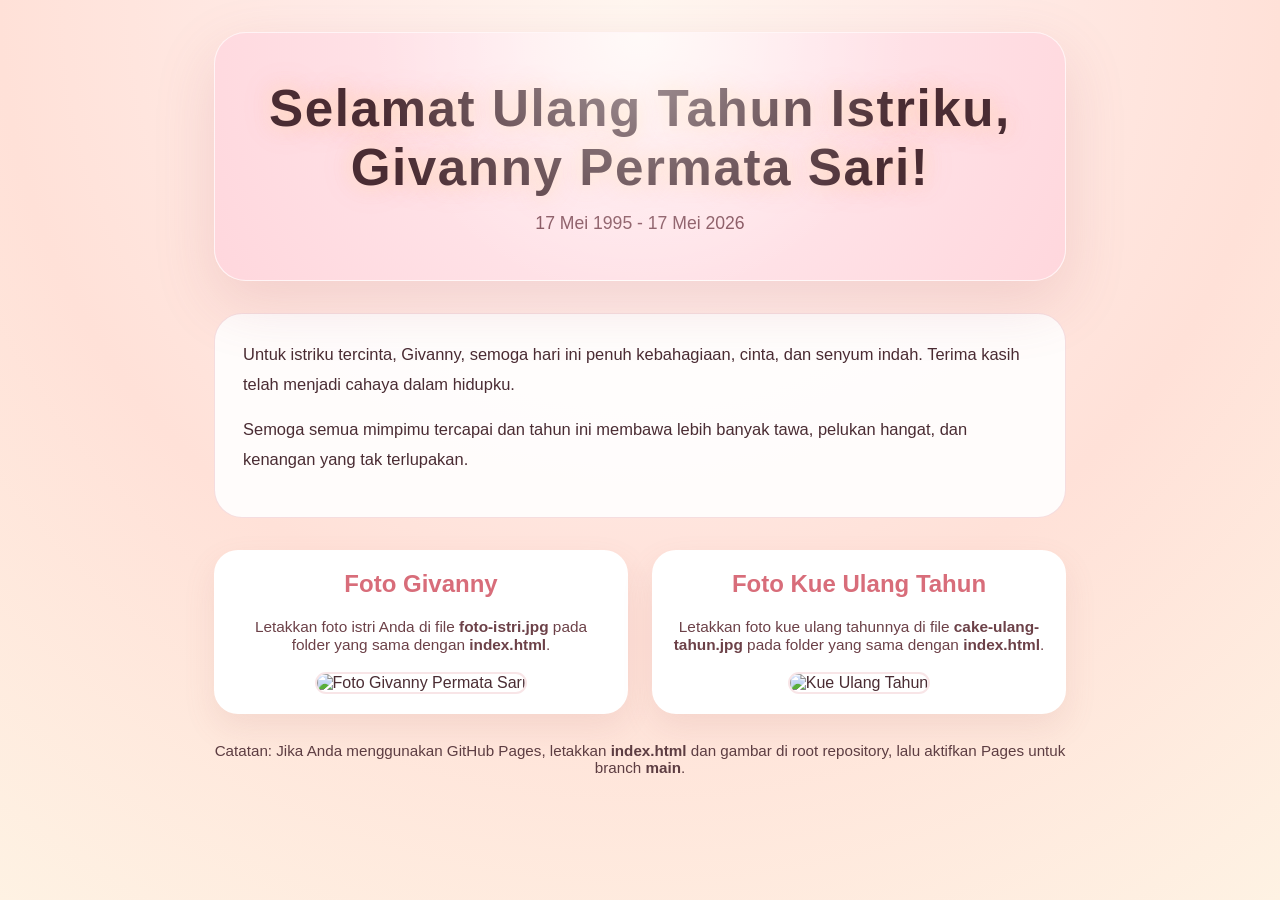
==== index.html @ e460430b "Update birthday title and message for Givanny" ====
<!DOCTYPE html>
<html lang="id">
<head>
  <meta charset="UTF-8" />
  <meta name="viewport" content="width=device-width, initial-scale=1.0" />
  <title>Selamat Ulang Tahun Istriku, Givanny!</title>
  <link rel="stylesheet" href="styles.css" />
</head>
<body>
  <div class="fireworks" aria-hidden="true">
    <span class="firework firework-1"></span>
    <span class="firework firework-2"></span>
    <span class="firework firework-3"></span>
    <span class="firework firework-4"></span>
  </div>
  <div class="confetti" aria-hidden="true"></div>
  <div class="page">
    <header class="hero">
      <h1>Selamat Ulang Tahun Istriku, Givanny Permata Sari!</h1>
      <p>17 Mei 1995 - 17 Mei 2026</p>
    </header>

    <section class="message">
      <p>Untuk istriku tercinta, Givanny, semoga hari ini penuh kebahagiaan, cinta, dan senyum indah. Terima kasih telah menjadi cahaya dalam hidupku.</p>
      <p>Semoga semua mimpimu tercapai dan tahun ini membawa lebih banyak tawa, pelukan hangat, dan kenangan yang tak terlupakan.</p>
    </section>

    <section class="photo-section">
      <div class="photo-card">
        <h2>Foto Givanny</h2>
        <p>Letakkan foto istri Anda di file <strong>foto-istri.jpg</strong> pada folder yang sama dengan <strong>index.html</strong>.</p>
        <img src="foto-istri.jpg" alt="Foto Givanny Permata Sari" />
      </div>

      <div class="photo-card">
        <h2>Foto Kue Ulang Tahun</h2>
        <p>Letakkan foto kue ulang tahunnya di file <strong>cake-ulang-tahun.jpg</strong> pada folder yang sama dengan <strong>index.html</strong>.</p>
        <img src="cake-ulang-tahun.jpg" alt="Kue Ulang Tahun" />
      </div>
    </section>

    <section class="note">
      <p>Catatan: Jika Anda menggunakan GitHub Pages, letakkan <strong>index.html</strong> dan gambar di root repository, lalu aktifkan Pages untuk branch <strong>main</strong>.</p>
    </section>
  </div>

  <script>
    const colors = ['#ffea75', '#ff7f7f', '#89d6ff', '#ffb6c1', '#ffd66b'];

    function createConfetti() {
      const confettiContainer = document.querySelector('.confetti');
      if (!confettiContainer) return;
      for (let i = 0; i < 30; i++) {
        const piece = document.createElement('span');
        piece.className = 'confetti-piece';
        piece.style.left = `${Math.random() * 100}%`;
        piece.style.background = colors[Math.floor(Math.random() * colors.length)];
        piece.style.animationDelay = `${Math.random() * 1.5}s`;
        piece.style.animationDuration = `${2 + Math.random() * 2}s`;
        piece.style.transform = `rotate(${Math.random() * 360}deg)`;
        confettiContainer.appendChild(piece);
      }
    }

    document.addEventListener('DOMContentLoaded', createConfetti);

    document.addEventListener('mousemove', function(event) {
      const sparkle = document.createElement('span');
      sparkle.className = 'cursor-spark';
      sparkle.style.left = event.pageX + 'px';
      sparkle.style.top = event.pageY + 'px';
      sparkle.style.background = colors[Math.floor(Math.random() * colors.length)];
      document.body.appendChild(sparkle);
      window.setTimeout(() => sparkle.remove(), 700);
    });
  </script>
</body>
</html>
---- styles.css ----
:root {
  --bg: #fff8f2;
  --card: #ffffff;
  --primary: #d86d7a;
  --secondary: #f1c6c8;
  --text: #4a2c33;
  --accent: #f3aab1;
  --spark1: #ffea75;
  --spark2: #ff7f7f;
  --spark3: #89d6ff;
  --spark4: #ffd66b;
}

* {
  box-sizing: border-box;
}

body {
  margin: 0;
  font-family: 'Segoe UI', Tahoma, Geneva, Verdana, sans-serif;
  background: radial-gradient(circle at top, #fff7f0, #ffebe7 28%, #ffe1d8 58%, #fef2e3 100%);
  color: var(--text);
  overflow-x: hidden;
  min-height: 100vh;
}

.fireworks {
  position: fixed;
  inset: 0;
  pointer-events: none;
  overflow: hidden;
  z-index: 0;
}

.firework {
  position: absolute;
  width: 14px;
  height: 14px;
  border-radius: 50%;
  opacity: 0;
  box-shadow: 0 0 22px rgba(255, 255, 255, 0.9);
  filter: blur(0.1rem);
  animation: firework-burst 2.5s ease-in-out infinite;
}

.firework-1 {
  top: 15%;
  left: 18%;
  background: radial-gradient(circle, #ffeb9c 0%, transparent 70%);
  animation-delay: 0s;
}

.firework-2 {
  top: 28%;
  left: 80%;
  background: radial-gradient(circle, #ff9ec4 0%, transparent 70%);
  animation-delay: 0.5s;
}

.firework-3 {
  top: 52%;
  left: 40%;
  background: radial-gradient(circle, #8edcff 0%, transparent 70%);
  animation-delay: 1.1s;
}

.firework-4 {
  top: 68%;
  left: 72%;
  background: radial-gradient(circle, #ffda8c 0%, transparent 70%);
  animation-delay: 1.7s;
}

.confetti {
  position: fixed;
  inset: 0;
  pointer-events: none;
  overflow: hidden;
  z-index: 0;
}

.confetti-piece {
  position: absolute;
  width: 10px;
  height: 10px;
  opacity: 0.95;
  border-radius: 3px;
  box-shadow: 0 0 14px rgba(255, 255, 255, 0.75);
  animation: confetti-fall linear forwards;
}

@keyframes confetti-fall {
  0% {
    transform: translateY(-20px) rotate(0deg);
    opacity: 1;
  }
  100% {
    transform: translateY(120vh) rotate(720deg);
    opacity: 0;
  }
}

@keyframes firework-burst {
  0% {
    transform: translateY(0) scale(0.2);
    opacity: 0;
  }
  20% {
    opacity: 1;
  }
  45% {
    transform: translateY(-20px) scale(1.4);
    opacity: 1;
  }
  80% {
    transform: translateY(-36px) scale(0.85);
    opacity: 0.4;
  }
  100% {
    transform: translateY(-55px) scale(0.2);
    opacity: 0;
  }
}

.cursor-spark {
  position: absolute;
  width: 10px;
  height: 10px;
  border-radius: 50%;
  pointer-events: none;
  transform: translate(-50%, -50%) scale(1);
  box-shadow: 0 0 16px rgba(255, 255, 255, 0.95);
  animation: spark-fade 0.7s ease-out forwards;
  z-index: 5;
}

@keyframes spark-fade {
  0% {
    opacity: 1;
    transform: translate(-50%, -50%) scale(1);
  }
  100% {
    opacity: 0;
    transform: translate(-50%, -50%) scale(2.2);
  }
}

.page {
  position: relative;
  z-index: 1;
  max-width: 900px;
  margin: 0 auto;
  padding: 32px 24px;
}

.hero {
  text-align: center;
  padding: 46px 28px;
  background: radial-gradient(circle at top, #fff3f0 0%, #ffe5ea 35%, #ffd7dd 100%);
  border-radius: 32px;
  box-shadow: 0 22px 60px rgba(182, 93, 103, 0.18);
  border: 1px solid rgba(255, 255, 255, 0.7);
  position: relative;
  overflow: hidden;
}

.hero::before {
  content: '';
  position: absolute;
  inset: 0;
  background: radial-gradient(circle at top, rgba(255, 255, 255, 0.55), transparent 55%);
  pointer-events: none;
}

.hero h1 {
  margin: 0;
  font-size: clamp(2.4rem, 4vw, 4rem);
  letter-spacing: 0.03em;
  animation: glow-title 3.5s ease-in-out infinite;
  text-shadow: 0 0 18px rgba(255, 238, 125, 0.35), 0 0 30px rgba(255, 136, 151, 0.25);
}

@keyframes glow-title {
  0%, 100% {
    transform: scale(1);
    text-shadow: 0 0 18px rgba(255, 238, 125, 0.35), 0 0 30px rgba(255, 136, 151, 0.25);
  }
  50% {
    transform: scale(1.03);
    text-shadow: 0 0 24px rgba(255, 238, 125, 0.55), 0 0 42px rgba(255, 136, 151, 0.35);
  }
}

.hero p {
  margin: 16px auto 0;
  font-size: 1.1rem;
  color: #7f4a55;
}

.photo-card:hover {
  transform: translateY(-6px);
  box-shadow: 0 24px 48px rgba(176, 110, 111, 0.18);
}

.photo-card {
  transition: transform 0.25s ease, box-shadow 0.25s ease;
}

.message {
  margin: 32px 0;
  padding: 26px 28px;
  border-radius: 28px;
  background: rgba(255, 255, 255, 0.88);
  border: 1px solid rgba(210, 109, 122, 0.22);
}

.message p {
  margin: 0 0 16px;
  line-height: 1.8;
  font-size: 1.03rem;
}

.photo-section {
  display: grid;
  grid-template-columns: repeat(auto-fit, minmax(260px, 1fr));
  gap: 24px;
}

.photo-card {
  background: var(--card);
  border-radius: 24px;
  padding: 20px;
  box-shadow: 0 14px 32px rgba(176, 110, 111, 0.12);
  text-align: center;
}

.photo-card h2 {
  margin-top: 0;
  color: var(--primary);
}

.photo-card p {
  margin: 0 0 18px;
  font-size: 0.96rem;
  color: #6c4148;
}

.photo-card img {
  width: 100%;
  max-height: 320px;
  object-fit: cover;
  border-radius: 18px;
  border: 2px solid rgba(216, 109, 122, 0.18);
}

.note {
  margin-top: 28px;
  text-align: center;
  font-size: 0.95rem;
  color: #5d3d42;
}

@media (max-width: 640px) {
  .page {
    padding: 20px 16px;
  }

  .hero {
    padding: 32px 18px;
  }
}
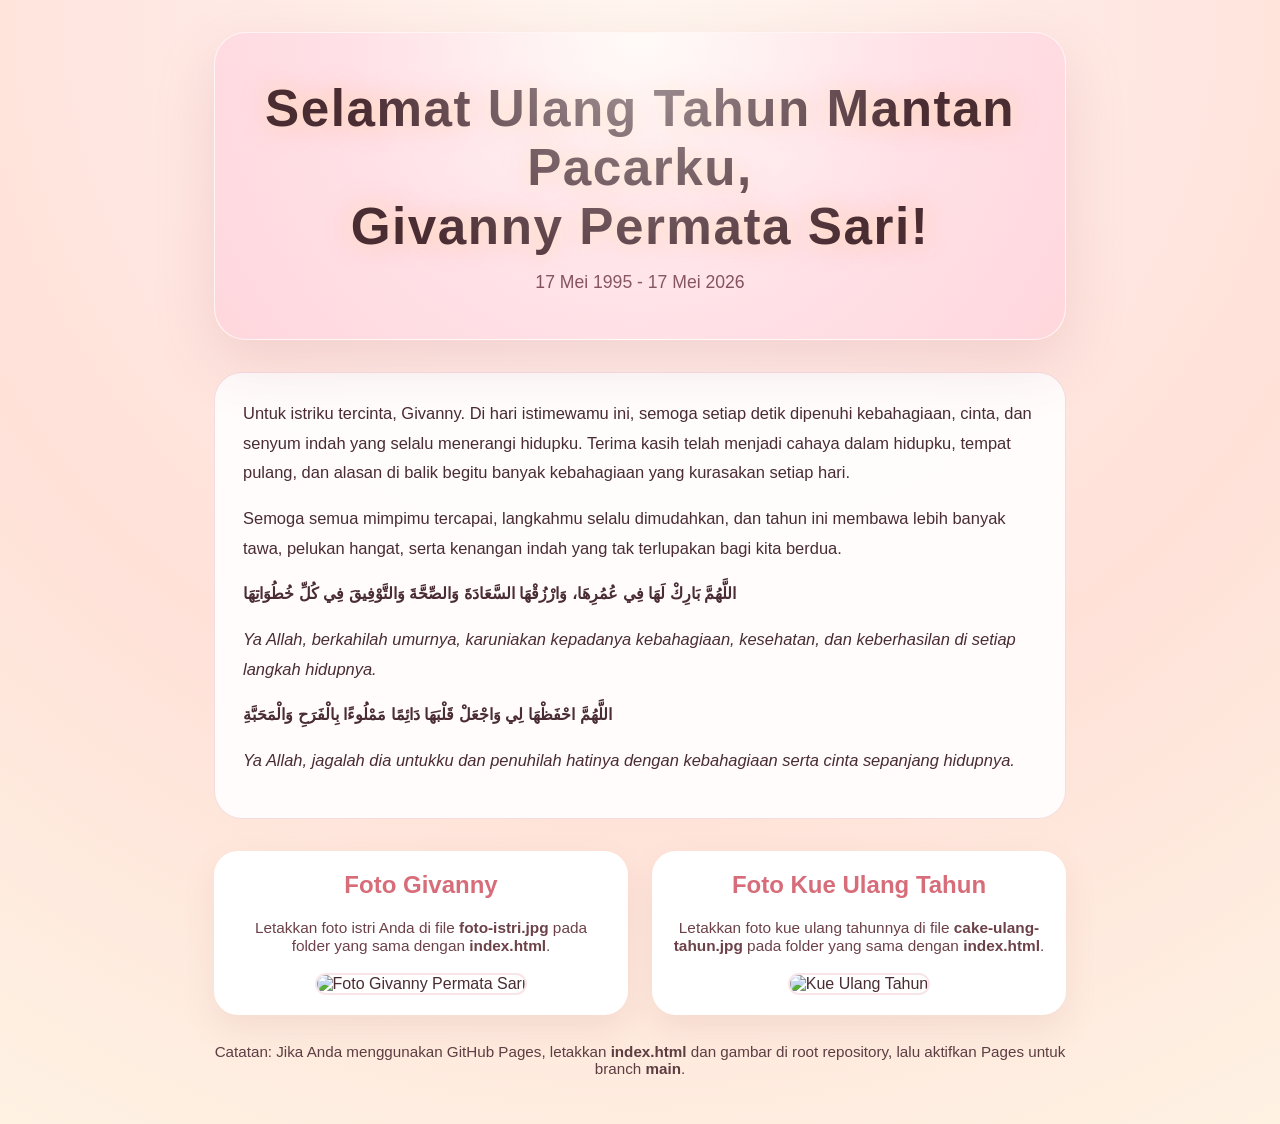
==== commit f01d816a: "Update index.html" ====
--- a/index.html
+++ b/index.html
@@ -3,7 +3,7 @@
 <head>
   <meta charset="UTF-8" />
   <meta name="viewport" content="width=device-width, initial-scale=1.0" />
-  <title>Selamat Ulang Tahun Istriku, Givanny!</title>
+  <title>Selamat Ulang Tahun Mantan Pacarku, Givanny!</title>
   <link rel="stylesheet" href="styles.css" />
 </head>
 <body>
@@ -16,15 +16,50 @@
   <div class="confetti" aria-hidden="true"></div>
   <div class="page">
     <header class="hero">
-      <h1>Selamat Ulang Tahun Istriku, Givanny Permata Sari!</h1>
+      <h1> Selamat Ulang Tahun Mantan Pacarku,<br>
+      <span>Givanny Permata Sari!</span>
+      </h1>
       <p>17 Mei 1995 - 17 Mei 2026</p>
     </header>
 
     <section class="message">
-      <p>Untuk istriku tercinta, Givanny, semoga hari ini penuh kebahagiaan, cinta, dan senyum indah. Terima kasih telah menjadi cahaya dalam hidupku.</p>
-      <p>Semoga semua mimpimu tercapai dan tahun ini membawa lebih banyak tawa, pelukan hangat, dan kenangan yang tak terlupakan.</p>
-    </section>
+  <p>
+    Untuk istriku tercinta, Givanny. Di hari istimewamu ini, semoga setiap detik
+    dipenuhi kebahagiaan, cinta, dan senyum indah yang selalu menerangi hidupku.
+    Terima kasih telah menjadi cahaya dalam hidupku, tempat pulang, dan alasan
+    di balik begitu banyak kebahagiaan yang kurasakan setiap hari.
+  </p>
 
+  <p>
+    Semoga semua mimpimu tercapai, langkahmu selalu dimudahkan, dan tahun ini
+    membawa lebih banyak tawa, pelukan hangat, serta kenangan indah yang tak
+    terlupakan bagi kita berdua.
+  </p>
+
+  <p>
+    <strong>اللَّهُمَّ بَارِكْ لَهَا فِي عُمُرِهَا، وَارْزُقْهَا السَّعَادَةَ
+    وَالصِّحَّةَ وَالتَّوْفِيقَ فِي كُلِّ خُطُوَاتِهَا</strong>
+  </p>
+
+  <p>
+    <em>
+      Ya Allah, berkahilah umurnya, karuniakan kepadanya kebahagiaan,
+      kesehatan, dan keberhasilan di setiap langkah hidupnya.
+    </em>
+  </p>
+
+  <p>
+    <strong>اللَّهُمَّ احْفَظْهَا لِي وَاجْعَلْ قَلْبَهَا دَائِمًا
+    مَمْلُوءًا بِالْفَرَحِ وَالْمَحَبَّةِ</strong>
+  </p>
+
+  <p>
+    <em>
+      Ya Allah, jagalah dia untukku dan penuhilah hatinya dengan
+      kebahagiaan serta cinta sepanjang hidupnya.
+    </em>
+  </p>
+</section>
     <section class="photo-section">
       <div class="photo-card">
         <h2>Foto Givanny</h2>
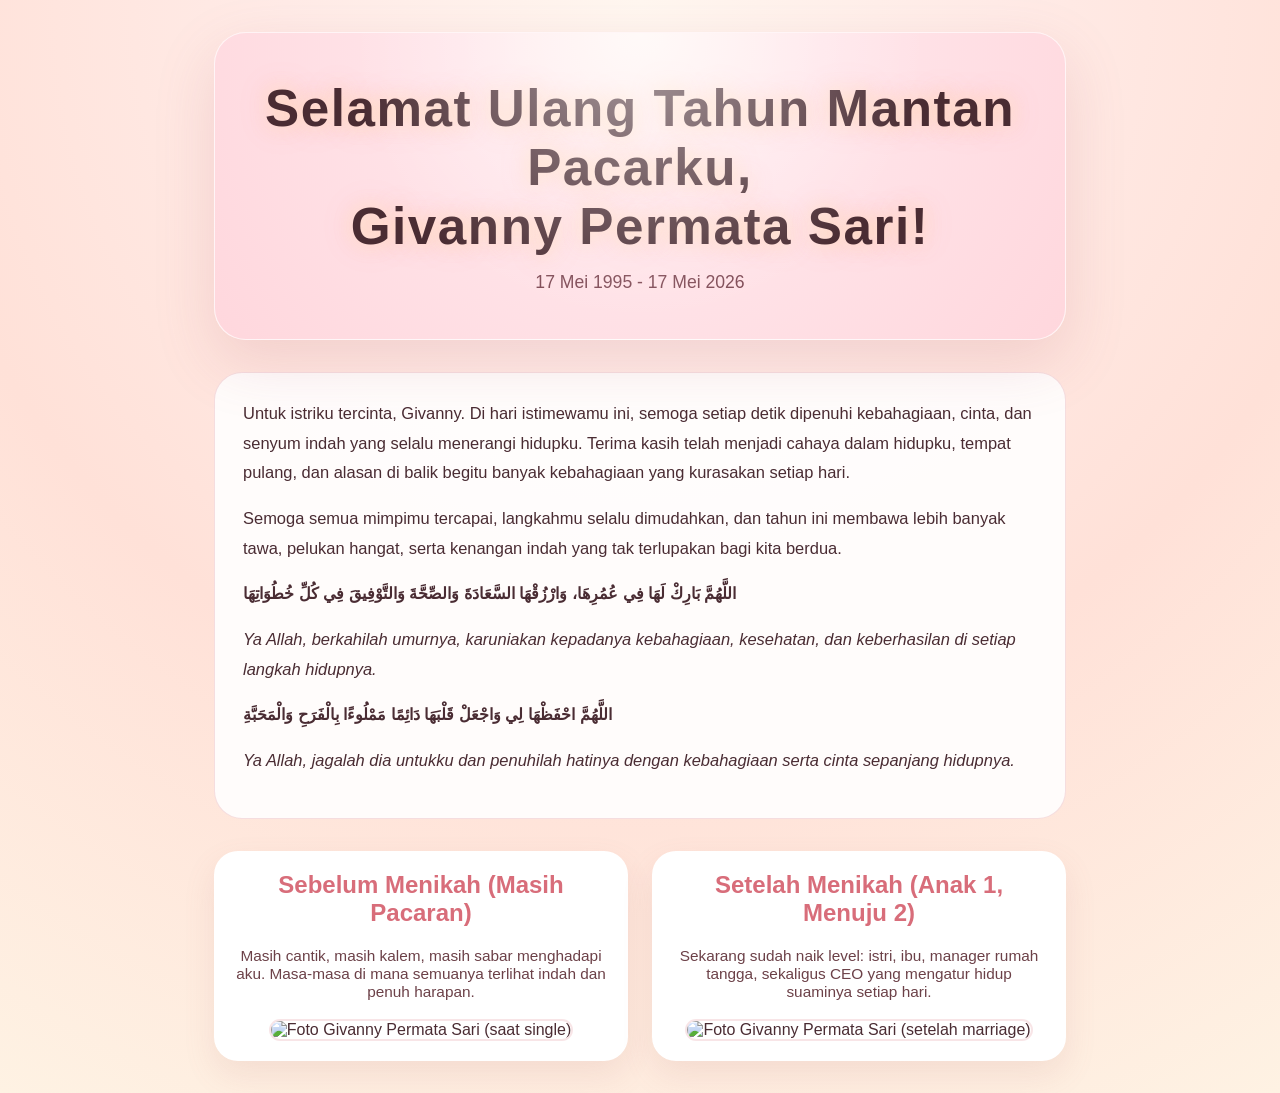
==== commit 5830864c: "Update index.html" ====
--- a/index.html
+++ b/index.html
@@ -60,23 +60,25 @@
     </em>
   </p>
 </section>
-    <section class="photo-section">
-      <div class="photo-card">
-        <h2>Foto Givanny</h2>
-        <p>Letakkan foto istri Anda di file <strong>foto-istri.jpg</strong> pada folder yang sama dengan <strong>index.html</strong>.</p>
-        <img src="foto-istri.jpg" alt="Foto Givanny Permata Sari" />
-      </div>
+   <section class="photo-section">
+  <div class="photo-card">
+    <h2>Sebelum Menikah (Masih Pacaran)</h2>
+    <p>
+      Masih cantik, masih kalem, masih sabar menghadapi aku.
+      Masa-masa di mana semuanya terlihat indah dan penuh harapan.
+    </p>
+    <img src="foto-istri-single.jpg" alt="Foto Givanny Permata Sari (saat single)" />
+  </div>
 
-      <div class="photo-card">
-        <h2>Foto Kue Ulang Tahun</h2>
-        <p>Letakkan foto kue ulang tahunnya di file <strong>cake-ulang-tahun.jpg</strong> pada folder yang sama dengan <strong>index.html</strong>.</p>
-        <img src="cake-ulang-tahun.jpg" alt="Kue Ulang Tahun" />
-      </div>
-    </section>
-
-    <section class="note">
-      <p>Catatan: Jika Anda menggunakan GitHub Pages, letakkan <strong>index.html</strong> dan gambar di root repository, lalu aktifkan Pages untuk branch <strong>main</strong>.</p>
-    </section>
+  <div class="photo-card">
+    <h2>Setelah Menikah (Anak 1, Menuju 2)</h2>
+    <p>
+      Sekarang sudah naik level: istri, ibu, manager rumah tangga,
+      sekaligus CEO yang mengatur hidup suaminya setiap hari.
+    </p>
+    <img src="foto-istri-marriage.jpg" alt="Foto Givanny Permata Sari (setelah marriage)" />
+  </div>
+</section>
   </div>
 
   <script>
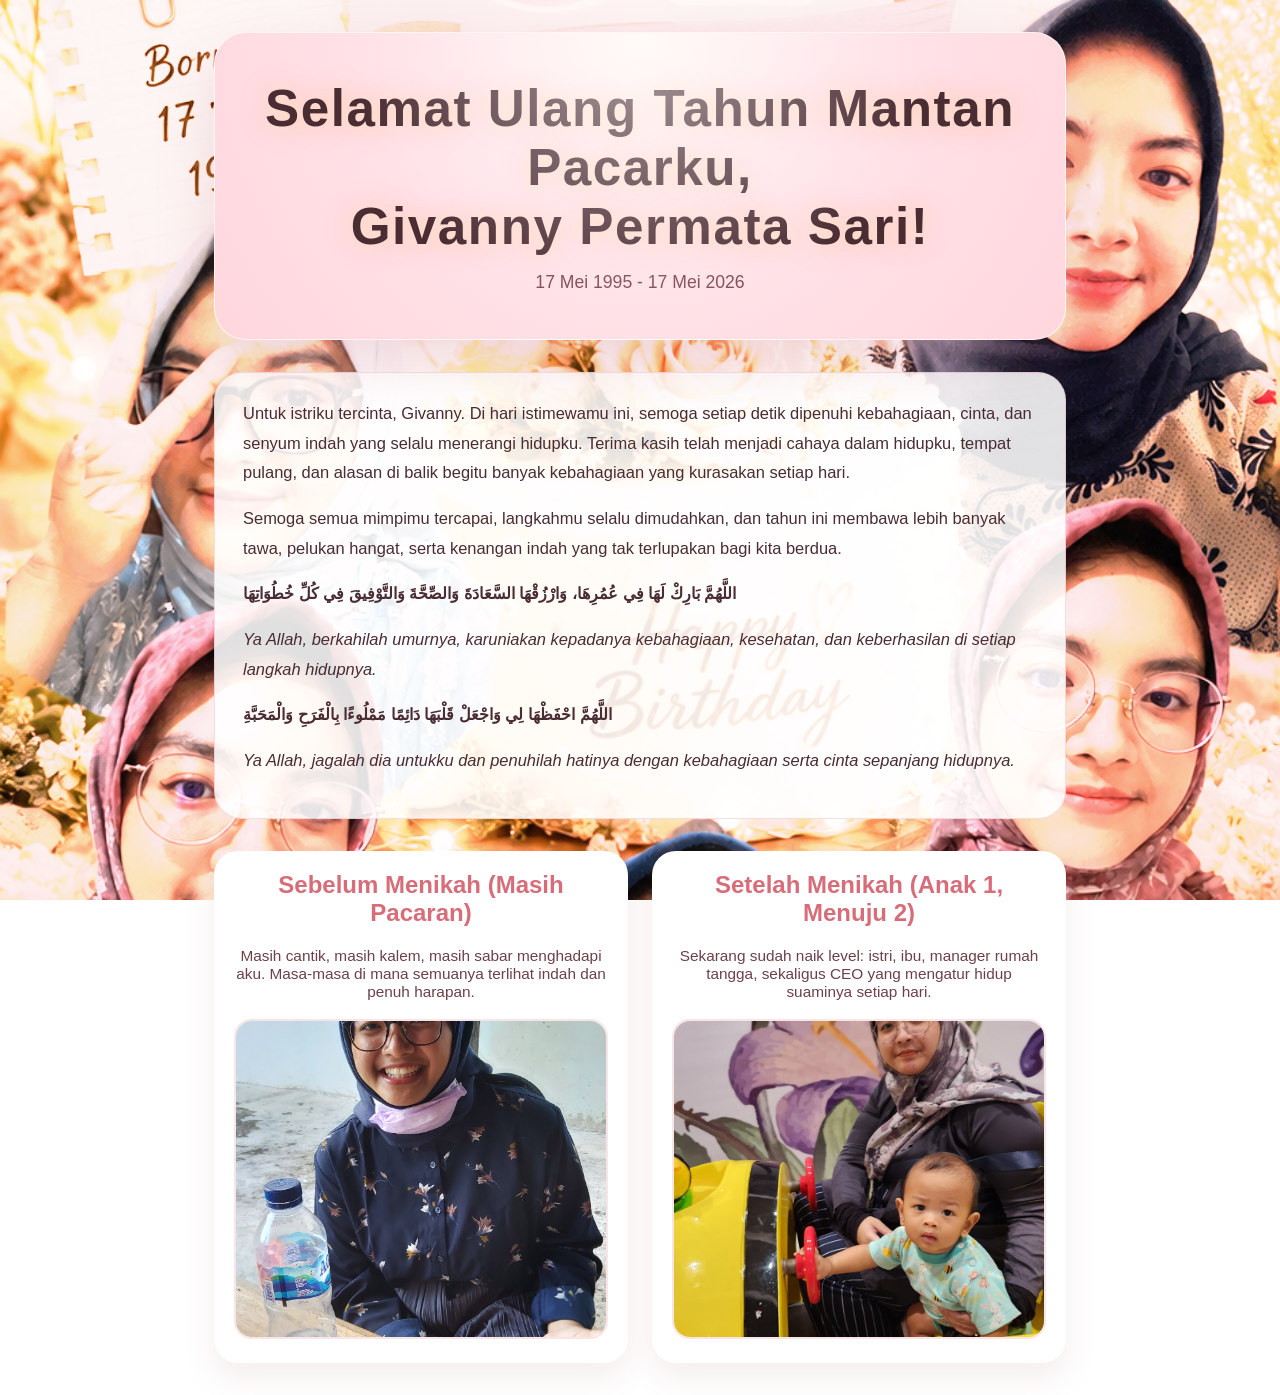
==== commit 933c0572: "Update HTML with enhanced photo focus effect and selective dimming" ====
--- a/index.html
+++ b/index.html
@@ -60,7 +60,7 @@
     </em>
   </p>
 </section>
-   <section class="photo-section">
+    <section class="photo-section">
   <div class="photo-card">
     <h2>Sebelum Menikah (Masih Pacaran)</h2>
     <p>
@@ -110,6 +110,22 @@
       document.body.appendChild(sparkle);
       window.setTimeout(() => sparkle.remove(), 700);
     });
+
+    // Photo focus effect - highlight hanya foto yang di-hover, redup semua yang lain
+    const photos = document.querySelectorAll('.photo-card img');
+    const photoCards = document.querySelectorAll('.photo-card');
+    
+    photos.forEach((photo, index) => {
+      photo.addEventListener('mouseenter', function() {
+        document.body.classList.add('photo-focus');
+        photoCards[index].classList.add('active');
+      });
+      
+      photo.addEventListener('mouseleave', function() {
+        document.body.classList.remove('photo-focus');
+        photoCards[index].classList.remove('active');
+      });
+    });
   </script>
 </body>
 </html>
--- a/styles.css
+++ b/styles.css
@@ -18,10 +18,13 @@
 body {
   margin: 0;
   font-family: 'Segoe UI', Tahoma, Geneva, Verdana, sans-serif;
-  background: radial-gradient(circle at top, #fff7f0, #ffebe7 28%, #ffe1d8 58%, #fef2e3 100%);
+  background: linear-gradient(135deg, rgba(255, 240, 245, 0.95) 0%, rgba(255, 225, 230, 0.95) 100%), url('background_ultah.jpg') center/cover fixed;
+  background-attachment: fixed;
+  background-blend-mode: overlay;
   color: var(--text);
   overflow-x: hidden;
   min-height: 100vh;
+  position: relative;
 }
 
 .fireworks {
@@ -162,6 +165,7 @@
   border: 1px solid rgba(255, 255, 255, 0.7);
   position: relative;
   overflow: hidden;
+  transition: filter 0.3s ease, opacity 0.3s ease;
 }
 
 .hero::before {
@@ -203,7 +207,8 @@
 }
 
 .photo-card {
-  transition: transform 0.25s ease, box-shadow 0.25s ease;
+  transition: transform 0.25s ease, box-shadow 0.25s ease, filter 0.3s ease, opacity 0.3s ease;
+  position: relative;
 }
 
 .message {
@@ -212,6 +217,7 @@
   border-radius: 28px;
   background: rgba(255, 255, 255, 0.88);
   border: 1px solid rgba(210, 109, 122, 0.22);
+  transition: filter 0.3s ease, opacity 0.3s ease;
 }
 
 .message p {
@@ -237,12 +243,14 @@
 .photo-card h2 {
   margin-top: 0;
   color: var(--primary);
+  transition: filter 0.3s ease, opacity 0.3s ease;
 }
 
 .photo-card p {
   margin: 0 0 18px;
   font-size: 0.96rem;
   color: #6c4148;
+  transition: filter 0.3s ease, opacity 0.3s ease;
 }
 
 .photo-card img {
@@ -251,6 +259,40 @@
   object-fit: cover;
   border-radius: 18px;
   border: 2px solid rgba(216, 109, 122, 0.18);
+  transition: filter 0.3s ease, box-shadow 0.3s ease, transform 0.3s ease;
+  cursor: pointer;
+}
+
+.photo-card img:hover {
+  filter: brightness(1.15) drop-shadow(0 0 25px rgba(216, 109, 122, 0.6));
+  transform: scale(1.02);
+}
+
+/* Dimming effect */
+body.photo-focus .hero,
+body.photo-focus .message {
+  filter: blur(4px) brightness(0.4);
+  opacity: 0.4;
+  pointer-events: none;
+}
+
+body.photo-focus .photo-card {
+  filter: blur(4px) brightness(0.3);
+  opacity: 0.3;
+  pointer-events: none;
+}
+
+body.photo-focus .photo-card.active {
+  filter: none;
+  brightness: 1;
+  opacity: 1;
+  pointer-events: auto;
+}
+
+body.photo-focus .photo-card.active img {
+  filter: brightness(1.1);
+  transform: scale(1.03);
+  box-shadow: 0 0 30px rgba(216, 109, 122, 0.5);
 }
 
 .note {
@@ -258,6 +300,7 @@
   text-align: center;
   font-size: 0.95rem;
   color: #5d3d42;
+  transition: filter 0.3s ease, opacity 0.3s ease;
 }
 
 @media (max-width: 640px) {
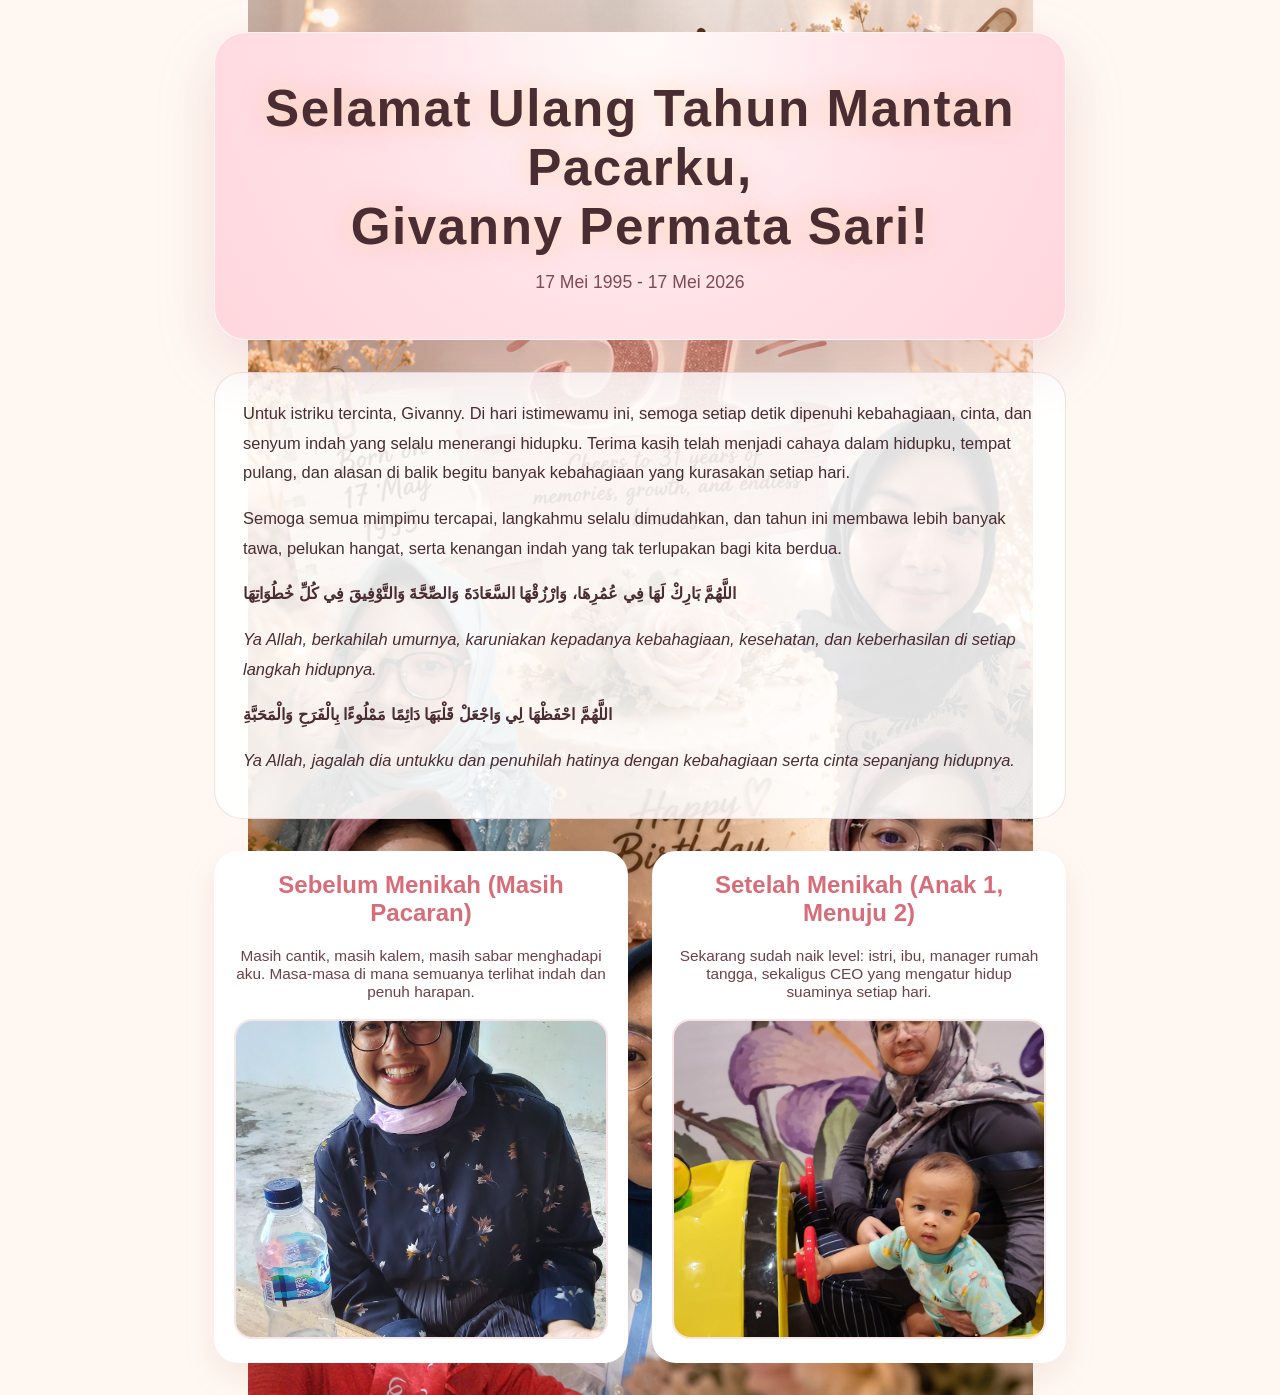
==== commit 9084b219: "Add fullscreen photo modal with highlight-photo class and JavaScript" ====
--- a/index.html
+++ b/index.html
@@ -14,6 +14,12 @@
     <span class="firework firework-4"></span>
   </div>
   <div class="confetti" aria-hidden="true"></div>
+  
+  <!-- Fullscreen Photo Modal -->
+  <div class="photo-modal" id="photoModal">
+    <img id="modalImage" src="" alt="Fullscreen Photo" />
+  </div>
+  
   <div class="page">
     <header class="hero">
       <h1> Selamat Ulang Tahun Mantan Pacarku,<br>
@@ -67,7 +73,7 @@
       Masih cantik, masih kalem, masih sabar menghadapi aku.
       Masa-masa di mana semuanya terlihat indah dan penuh harapan.
     </p>
-    <img src="foto-istri-single.jpg" alt="Foto Givanny Permata Sari (saat single)" />
+    <img class="highlight-photo" src="foto-istri-single.jpg" alt="Foto Givanny Permata Sari (saat single)" />
   </div>
 
   <div class="photo-card">
@@ -76,7 +82,7 @@
       Sekarang sudah naik level: istri, ibu, manager rumah tangga,
       sekaligus CEO yang mengatur hidup suaminya setiap hari.
     </p>
-    <img src="foto-istri-marriage.jpg" alt="Foto Givanny Permata Sari (setelah marriage)" />
+    <img class="highlight-photo" src="foto-istri-marriage.jpg" alt="Foto Givanny Permata Sari (setelah marriage)" />
   </div>
 </section>
   </div>
@@ -111,19 +117,19 @@
       window.setTimeout(() => sparkle.remove(), 700);
     });
 
-    // Photo focus effect - highlight hanya foto yang di-hover, redup semua yang lain
-    const photos = document.querySelectorAll('.photo-card img');
-    const photoCards = document.querySelectorAll('.photo-card');
-    
-    photos.forEach((photo, index) => {
+    // Fullscreen photo modal effect
+    const highlightPhotos = document.querySelectorAll('.highlight-photo');
+    const photoModal = document.getElementById('photoModal');
+    const modalImage = document.getElementById('modalImage');
+
+    highlightPhotos.forEach(photo => {
       photo.addEventListener('mouseenter', function() {
-        document.body.classList.add('photo-focus');
-        photoCards[index].classList.add('active');
+        modalImage.src = this.src;
+        photoModal.classList.add('active');
       });
-      
+
       photo.addEventListener('mouseleave', function() {
-        document.body.classList.remove('photo-focus');
-        photoCards[index].classList.remove('active');
+        photoModal.classList.remove('active');
       });
     });
   </script>
--- a/styles.css
+++ b/styles.css
@@ -18,9 +18,12 @@
 body {
   margin: 0;
   font-family: 'Segoe UI', Tahoma, Geneva, Verdana, sans-serif;
-  background: linear-gradient(135deg, rgba(255, 240, 245, 0.95) 0%, rgba(255, 225, 230, 0.95) 100%), url('background_ultah.jpg') center/cover fixed;
-  background-attachment: fixed;
-  background-blend-mode: overlay;
+  background-color: #fff8f2;
+  background-image: url('background_ultah.jpg');
+  background-position: center;
+  background-repeat: no-repeat;
+  background-size: contain;
+  background-attachment: scroll;
   color: var(--text);
   overflow-x: hidden;
   min-height: 100vh;
@@ -182,6 +185,8 @@
   letter-spacing: 0.03em;
   animation: glow-title 3.5s ease-in-out infinite;
   text-shadow: 0 0 18px rgba(255, 238, 125, 0.35), 0 0 30px rgba(255, 136, 151, 0.25);
+  position: relative;
+  z-index: 1;
 }
 
 @keyframes glow-title {
@@ -199,6 +204,8 @@
   margin: 16px auto 0;
   font-size: 1.1rem;
   color: #7f4a55;
+  position: relative;
+  z-index: 1;
 }
 
 .photo-card:hover {
@@ -238,6 +245,7 @@
   padding: 20px;
   box-shadow: 0 14px 32px rgba(176, 110, 111, 0.12);
   text-align: center;
+  transition: filter 0.3s ease, opacity 0.3s ease, blur 0.3s ease;
 }
 
 .photo-card h2 {
@@ -253,7 +261,7 @@
   transition: filter 0.3s ease, opacity 0.3s ease;
 }
 
-.photo-card img {
+.highlight-photo {
   width: 100%;
   max-height: 320px;
   object-fit: cover;
@@ -263,36 +271,53 @@
   cursor: pointer;
 }
 
-.photo-card img:hover {
+.highlight-photo:hover {
   filter: brightness(1.15) drop-shadow(0 0 25px rgba(216, 109, 122, 0.6));
   transform: scale(1.02);
 }
 
-/* Dimming effect */
-body.photo-focus .hero,
-body.photo-focus .message {
-  filter: blur(4px) brightness(0.4);
-  opacity: 0.4;
-  pointer-events: none;
-}
-
-body.photo-focus .photo-card {
-  filter: blur(4px) brightness(0.3);
-  opacity: 0.3;
-  pointer-events: none;
-}
-
-body.photo-focus .photo-card.active {
-  filter: none;
-  brightness: 1;
+/* Fullscreen Photo Modal */
+.photo-modal {
+  position: fixed;
+  top: 0;
+  left: 0;
+  width: 100%;
+  height: 100%;
+  background: rgba(0, 0, 0, 0.8);
+  display: flex;
+  align-items: center;
+  justify-content: center;
+  z-index: 999;
+  opacity: 0;
+  visibility: hidden;
+  transition: opacity 0.3s ease, visibility 0.3s ease;
+  pointer-events: none;
+}
+
+.photo-modal.active {
   opacity: 1;
+  visibility: visible;
   pointer-events: auto;
 }
 
-body.photo-focus .photo-card.active img {
-  filter: brightness(1.1);
-  transform: scale(1.03);
-  box-shadow: 0 0 30px rgba(216, 109, 122, 0.5);
+.photo-modal img {
+  max-width: 90vw;
+  max-height: 90vh;
+  object-fit: contain;
+  border-radius: 10px;
+  box-shadow: 0 0 50px rgba(216, 109, 122, 0.8);
+  animation: modal-zoom-in 0.3s ease;
+}
+
+@keyframes modal-zoom-in {
+  from {
+    transform: scale(0.8);
+    opacity: 0;
+  }
+  to {
+    transform: scale(1);
+    opacity: 1;
+  }
 }
 
 .note {
@@ -311,4 +336,9 @@
   .hero {
     padding: 32px 18px;
   }
-}
+  
+  .photo-modal img {
+    max-width: 95vw;
+    max-height: 95vh;
+  }
+}
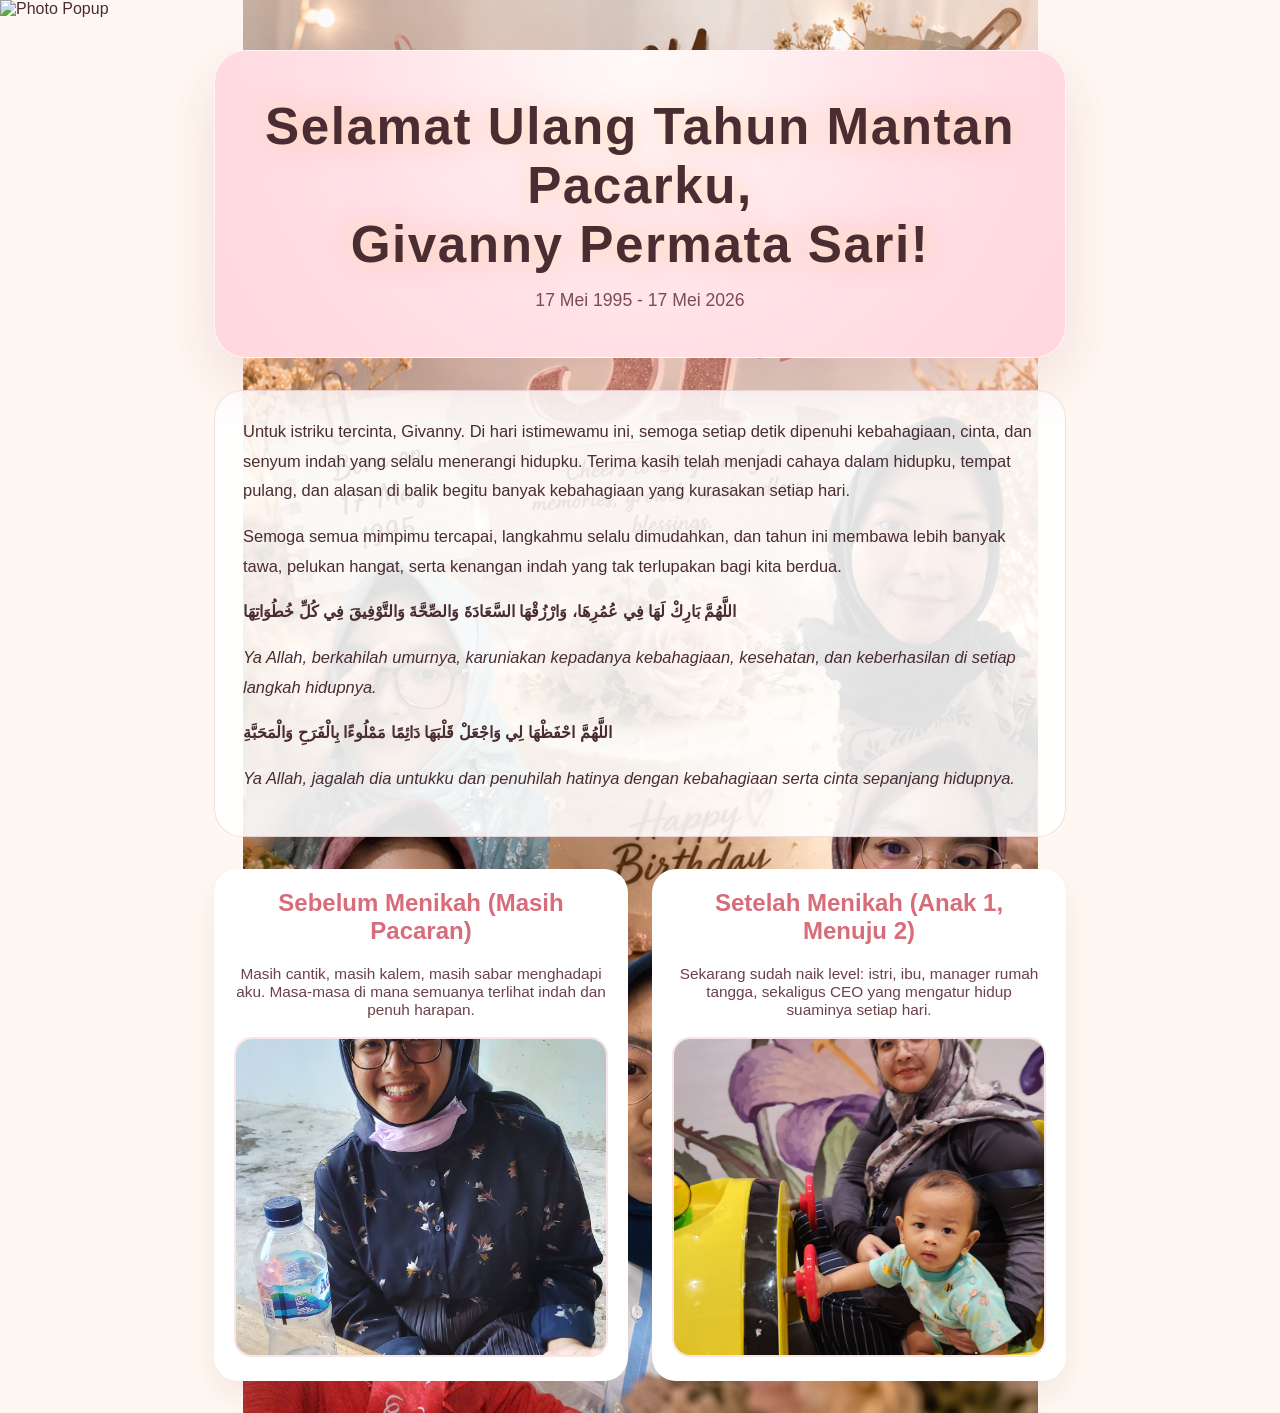
==== commit 7e180f5b: "Update to photo popup modal instead of fullscreen" ====
--- a/index.html
+++ b/index.html
@@ -15,9 +15,11 @@
   </div>
   <div class="confetti" aria-hidden="true"></div>
   
-  <!-- Fullscreen Photo Modal -->
-  <div class="photo-modal" id="photoModal">
-    <img id="modalImage" src="" alt="Fullscreen Photo" />
+  <!-- Photo Popup Modal -->
+  <div class="photo-popup-overlay" id="photoPopupOverlay">
+    <div class="photo-popup-container">
+      <img id="popupImage" src="" alt="Photo Popup" />
+    </div>
   </div>
   
   <div class="page">
@@ -117,20 +119,27 @@
       window.setTimeout(() => sparkle.remove(), 700);
     });
 
-    // Fullscreen photo modal effect
+    // Photo Popup Effect
     const highlightPhotos = document.querySelectorAll('.highlight-photo');
-    const photoModal = document.getElementById('photoModal');
-    const modalImage = document.getElementById('modalImage');
+    const photoPopupOverlay = document.getElementById('photoPopupOverlay');
+    const popupImage = document.getElementById('popupImage');
 
     highlightPhotos.forEach(photo => {
       photo.addEventListener('mouseenter', function() {
-        modalImage.src = this.src;
-        photoModal.classList.add('active');
+        popupImage.src = this.src;
+        photoPopupOverlay.classList.add('active');
       });
 
       photo.addEventListener('mouseleave', function() {
-        photoModal.classList.remove('active');
+        photoPopupOverlay.classList.remove('active');
       });
+    });
+
+    // Close popup when clicking on overlay
+    photoPopupOverlay.addEventListener('click', function(e) {
+      if (e.target === photoPopupOverlay) {
+        photoPopupOverlay.classList.remove('active');
+      }
     });
   </script>
 </body>
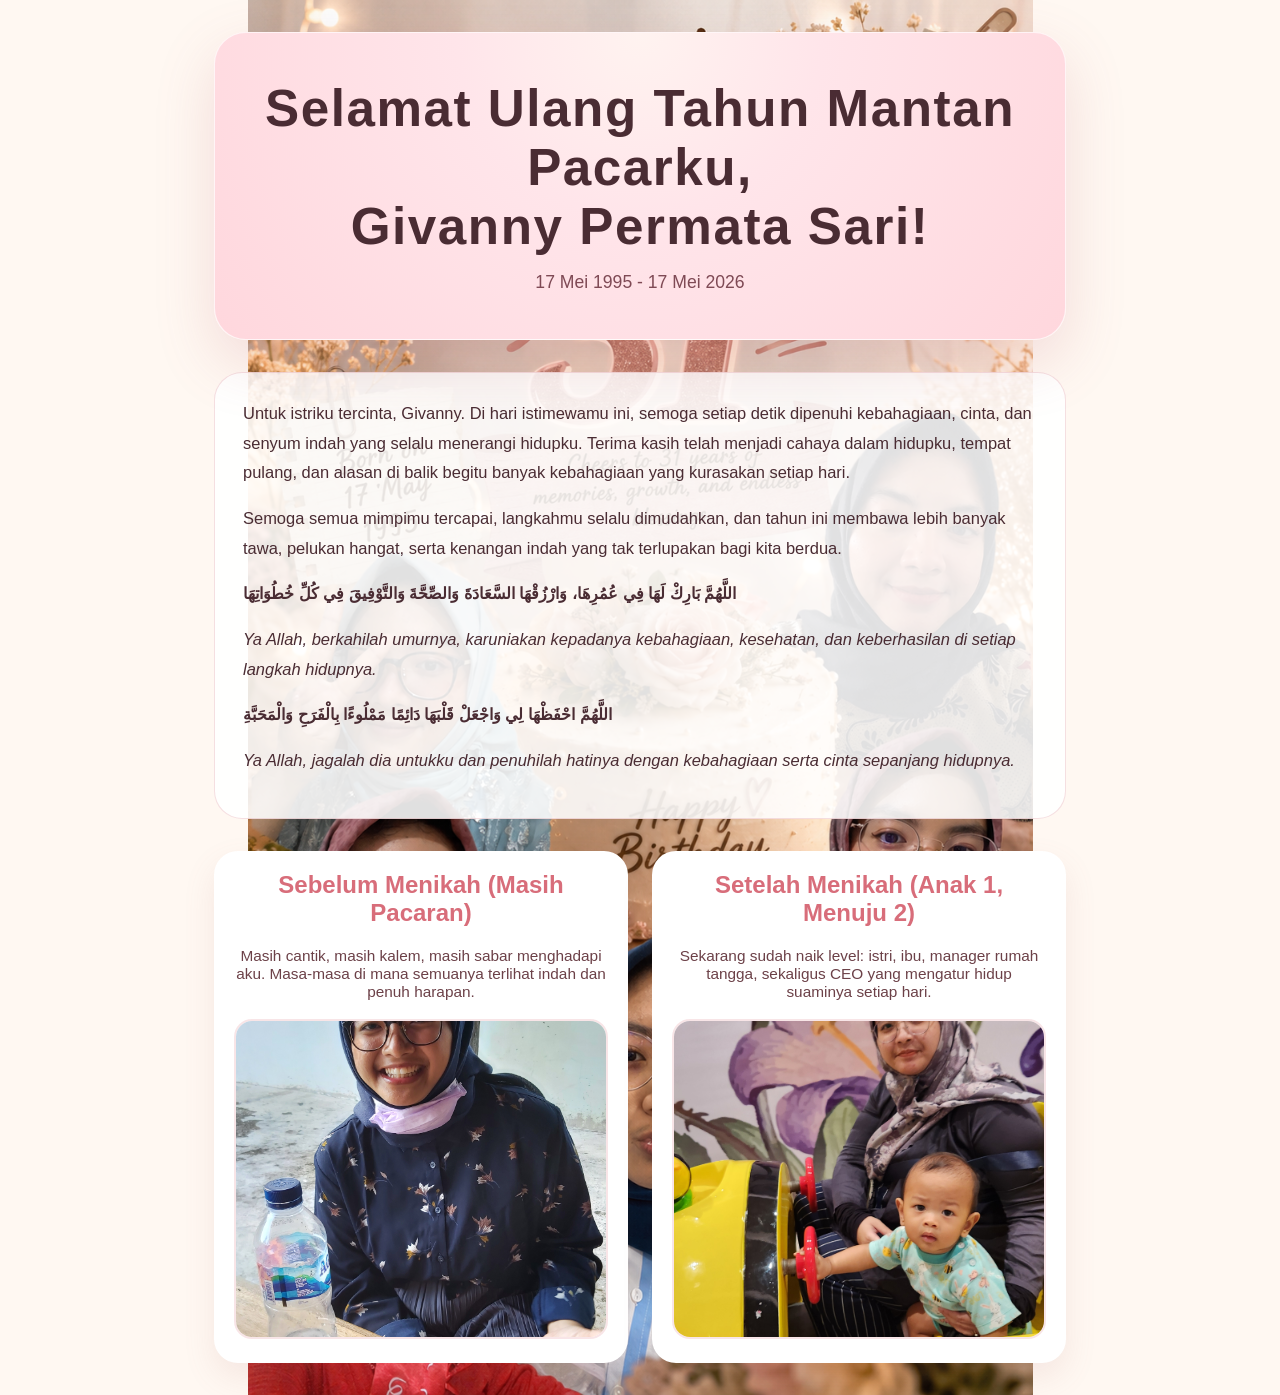
==== commit a8df5251: "Update index.html" ====
--- a/index.html
+++ b/index.html
@@ -1,146 +1,191 @@
 <!DOCTYPE html>
 <html lang="id">
 <head>
-  <meta charset="UTF-8" />
-  <meta name="viewport" content="width=device-width, initial-scale=1.0" />
-  <title>Selamat Ulang Tahun Mantan Pacarku, Givanny!</title>
-  <link rel="stylesheet" href="styles.css" />
+<meta charset="UTF-8" />
+<meta name="viewport" content="width=device-width, initial-scale=1.0" />
+<title>Selamat Ulang Tahun Mantan Pacarku, Givanny!</title>
+<link rel="stylesheet" href="styles.css" />
 </head>
+
 <body>
-  <div class="fireworks" aria-hidden="true">
-    <span class="firework firework-1"></span>
-    <span class="firework firework-2"></span>
-    <span class="firework firework-3"></span>
-    <span class="firework firework-4"></span>
-  </div>
-  <div class="confetti" aria-hidden="true"></div>
-  
-  <!-- Photo Popup Modal -->
-  <div class="photo-popup-overlay" id="photoPopupOverlay">
-    <div class="photo-popup-container">
-      <img id="popupImage" src="" alt="Photo Popup" />
-    </div>
-  </div>
-  
-  <div class="page">
-    <header class="hero">
-      <h1> Selamat Ulang Tahun Mantan Pacarku,<br>
-      <span>Givanny Permata Sari!</span>
-      </h1>
-      <p>17 Mei 1995 - 17 Mei 2026</p>
-    </header>
 
-    <section class="message">
-  <p>
-    Untuk istriku tercinta, Givanny. Di hari istimewamu ini, semoga setiap detik
-    dipenuhi kebahagiaan, cinta, dan senyum indah yang selalu menerangi hidupku.
-    Terima kasih telah menjadi cahaya dalam hidupku, tempat pulang, dan alasan
-    di balik begitu banyak kebahagiaan yang kurasakan setiap hari.
-  </p>
+<div class="fireworks" aria-hidden="true">
+<span class="firework firework-1"></span>
+<span class="firework firework-2"></span>
+<span class="firework firework-3"></span>
+<span class="firework firework-4"></span>
+</div>
 
-  <p>
-    Semoga semua mimpimu tercapai, langkahmu selalu dimudahkan, dan tahun ini
-    membawa lebih banyak tawa, pelukan hangat, serta kenangan indah yang tak
-    terlupakan bagi kita berdua.
-  </p>
+<div class="confetti" aria-hidden="true"></div>
 
-  <p>
-    <strong>اللَّهُمَّ بَارِكْ لَهَا فِي عُمُرِهَا، وَارْزُقْهَا السَّعَادَةَ
-    وَالصِّحَّةَ وَالتَّوْفِيقَ فِي كُلِّ خُطُوَاتِهَا</strong>
-  </p>
+<!-- PHOTO MODAL -->
+<div class="photo-modal" id="photoModal">
+<img id="modalImage" src="" alt="Photo Popup">
+</div>
 
-  <p>
-    <em>
-      Ya Allah, berkahilah umurnya, karuniakan kepadanya kebahagiaan,
-      kesehatan, dan keberhasilan di setiap langkah hidupnya.
-    </em>
-  </p>
+<div class="page">
 
-  <p>
-    <strong>اللَّهُمَّ احْفَظْهَا لِي وَاجْعَلْ قَلْبَهَا دَائِمًا
-    مَمْلُوءًا بِالْفَرَحِ وَالْمَحَبَّةِ</strong>
-  </p>
+<header class="hero">
+<h1>
+Selamat Ulang Tahun Mantan Pacarku,<br>
+<span>Givanny Permata Sari!</span>
+</h1>
+<p>17 Mei 1995 - 17 Mei 2026</p>
+</header>
 
-  <p>
-    <em>
-      Ya Allah, jagalah dia untukku dan penuhilah hatinya dengan
-      kebahagiaan serta cinta sepanjang hidupnya.
-    </em>
-  </p>
+<section class="message">
+
+<p>
+Untuk istriku tercinta, Givanny. Di hari istimewamu ini, semoga setiap detik
+dipenuhi kebahagiaan, cinta, dan senyum indah yang selalu menerangi hidupku.
+Terima kasih telah menjadi cahaya dalam hidupku, tempat pulang, dan alasan
+di balik begitu banyak kebahagiaan yang kurasakan setiap hari.
+</p>
+
+<p>
+Semoga semua mimpimu tercapai, langkahmu selalu dimudahkan, dan tahun ini
+membawa lebih banyak tawa, pelukan hangat, serta kenangan indah yang tak
+terlupakan bagi kita berdua.
+</p>
+
+<p>
+<strong>
+اللَّهُمَّ بَارِكْ لَهَا فِي عُمُرِهَا،
+وَارْزُقْهَا السَّعَادَةَ وَالصِّحَّةَ
+وَالتَّوْفِيقَ فِي كُلِّ خُطُوَاتِهَا
+</strong>
+</p>
+
+<p>
+<em>
+Ya Allah, berkahilah umurnya, karuniakan kepadanya kebahagiaan,
+kesehatan, dan keberhasilan di setiap langkah hidupnya.
+</em>
+</p>
+
+<p>
+<strong>
+اللَّهُمَّ احْفَظْهَا لِي وَاجْعَلْ قَلْبَهَا
+دَائِمًا مَمْلُوءًا بِالْفَرَحِ وَالْمَحَبَّةِ
+</strong>
+</p>
+
+<p>
+<em>
+Ya Allah, jagalah dia untukku dan penuhilah hatinya
+dengan kebahagiaan serta cinta sepanjang hidupnya.
+</em>
+</p>
+
 </section>
-    <section class="photo-section">
-  <div class="photo-card">
-    <h2>Sebelum Menikah (Masih Pacaran)</h2>
-    <p>
-      Masih cantik, masih kalem, masih sabar menghadapi aku.
-      Masa-masa di mana semuanya terlihat indah dan penuh harapan.
-    </p>
-    <img class="highlight-photo" src="foto-istri-single.jpg" alt="Foto Givanny Permata Sari (saat single)" />
-  </div>
 
-  <div class="photo-card">
-    <h2>Setelah Menikah (Anak 1, Menuju 2)</h2>
-    <p>
-      Sekarang sudah naik level: istri, ibu, manager rumah tangga,
-      sekaligus CEO yang mengatur hidup suaminya setiap hari.
-    </p>
-    <img class="highlight-photo" src="foto-istri-marriage.jpg" alt="Foto Givanny Permata Sari (setelah marriage)" />
-  </div>
+
+<section class="photo-section">
+
+<div class="photo-card">
+<h2>Sebelum Menikah (Masih Pacaran)</h2>
+<p>
+Masih cantik, masih kalem, masih sabar menghadapi aku.
+Masa-masa di mana semuanya terlihat indah dan penuh harapan.
+</p>
+
+<img
+class="highlight-photo"
+src="foto-istri-single.jpg"
+alt="Foto Givanny Permata Sari saat single"
+/>
+
+</div>
+
+<div class="photo-card">
+
+<h2>Setelah Menikah (Anak 1, Menuju 2)</h2>
+
+<p>
+Sekarang sudah naik level: istri, ibu, manager rumah tangga,
+sekaligus CEO yang mengatur hidup suaminya setiap hari.
+</p>
+
+<img
+class="highlight-photo"
+src="foto-istri-marriage.jpg"
+alt="Foto Givanny Permata Sari setelah menikah"
+/>
+
+</div>
+
 </section>
-  </div>
 
-  <script>
-    const colors = ['#ffea75', '#ff7f7f', '#89d6ff', '#ffb6c1', '#ffd66b'];
+</div>
 
-    function createConfetti() {
-      const confettiContainer = document.querySelector('.confetti');
-      if (!confettiContainer) return;
-      for (let i = 0; i < 30; i++) {
-        const piece = document.createElement('span');
-        piece.className = 'confetti-piece';
-        piece.style.left = `${Math.random() * 100}%`;
-        piece.style.background = colors[Math.floor(Math.random() * colors.length)];
-        piece.style.animationDelay = `${Math.random() * 1.5}s`;
-        piece.style.animationDuration = `${2 + Math.random() * 2}s`;
-        piece.style.transform = `rotate(${Math.random() * 360}deg)`;
-        confettiContainer.appendChild(piece);
-      }
-    }
+<script>
 
-    document.addEventListener('DOMContentLoaded', createConfetti);
+const colors = ['#ffea75','#ff7f7f','#89d6ff','#ffb6c1','#ffd66b'];
 
-    document.addEventListener('mousemove', function(event) {
-      const sparkle = document.createElement('span');
-      sparkle.className = 'cursor-spark';
-      sparkle.style.left = event.pageX + 'px';
-      sparkle.style.top = event.pageY + 'px';
-      sparkle.style.background = colors[Math.floor(Math.random() * colors.length)];
-      document.body.appendChild(sparkle);
-      window.setTimeout(() => sparkle.remove(), 700);
-    });
+function createConfetti(){
+const container=document.querySelector('.confetti');
 
-    // Photo Popup Effect
-    const highlightPhotos = document.querySelectorAll('.highlight-photo');
-    const photoPopupOverlay = document.getElementById('photoPopupOverlay');
-    const popupImage = document.getElementById('popupImage');
+for(let i=0;i<30;i++){
+const piece=document.createElement('span');
 
-    highlightPhotos.forEach(photo => {
-      photo.addEventListener('mouseenter', function() {
-        popupImage.src = this.src;
-        photoPopupOverlay.classList.add('active');
-      });
+piece.className='confetti-piece';
 
-      photo.addEventListener('mouseleave', function() {
-        photoPopupOverlay.classList.remove('active');
-      });
-    });
+piece.style.left=Math.random()*100+'%';
+piece.style.background=colors[Math.floor(Math.random()*colors.length)];
+piece.style.animationDelay=Math.random()*1.5+'s';
+piece.style.animationDuration=2+Math.random()*2+'s';
 
-    // Close popup when clicking on overlay
-    photoPopupOverlay.addEventListener('click', function(e) {
-      if (e.target === photoPopupOverlay) {
-        photoPopupOverlay.classList.remove('active');
-      }
-    });
-  </script>
+container.appendChild(piece);
+}
+}
+
+document.addEventListener('DOMContentLoaded',createConfetti);
+
+
+
+document.addEventListener('mousemove',function(e){
+
+const spark=document.createElement('span');
+
+spark.className='cursor-spark';
+
+spark.style.left=e.pageX+'px';
+spark.style.top=e.pageY+'px';
+spark.style.background=colors[Math.floor(Math.random()*colors.length)];
+
+document.body.appendChild(spark);
+
+setTimeout(()=>spark.remove(),700);
+
+});
+
+
+
+/* PHOTO MODAL */
+
+const modal=document.getElementById('photoModal');
+const modalImg=document.getElementById('modalImage');
+
+document.querySelectorAll('.highlight-photo').forEach(img=>{
+
+img.addEventListener('click',()=>{
+
+modalImg.src=img.src;
+
+modal.classList.add('active');
+
+});
+
+});
+
+
+modal.addEventListener('click',()=>{
+
+modal.classList.remove('active');
+
+});
+
+</script>
+
 </body>
 </html>
--- a/styles.css
+++ b/styles.css
@@ -44,7 +44,7 @@
   height: 14px;
   border-radius: 50%;
   opacity: 0;
-  box-shadow: 0 0 22px rgba(255, 255, 255, 0.9);
+  box-shadow: 0 0 22px rgba(255,255,255,0.9);
   filter: blur(0.1rem);
   animation: firework-burst 2.5s ease-in-out infinite;
 }
@@ -52,28 +52,28 @@
 .firework-1 {
   top: 15%;
   left: 18%;
-  background: radial-gradient(circle, #ffeb9c 0%, transparent 70%);
+  background: radial-gradient(circle,#ffeb9c 0%,transparent 70%);
   animation-delay: 0s;
 }
 
 .firework-2 {
   top: 28%;
   left: 80%;
-  background: radial-gradient(circle, #ff9ec4 0%, transparent 70%);
-  animation-delay: 0.5s;
+  background: radial-gradient(circle,#ff9ec4 0%,transparent 70%);
+  animation-delay: .5s;
 }
 
 .firework-3 {
   top: 52%;
   left: 40%;
-  background: radial-gradient(circle, #8edcff 0%, transparent 70%);
+  background: radial-gradient(circle,#8edcff 0%,transparent 70%);
   animation-delay: 1.1s;
 }
 
 .firework-4 {
   top: 68%;
   left: 72%;
-  background: radial-gradient(circle, #ffda8c 0%, transparent 70%);
+  background: radial-gradient(circle,#ffda8c 0%,transparent 70%);
   animation-delay: 1.7s;
 }
 
@@ -89,9 +89,9 @@
   position: absolute;
   width: 10px;
   height: 10px;
-  opacity: 0.95;
+  opacity: .95;
   border-radius: 3px;
-  box-shadow: 0 0 14px rgba(255, 255, 255, 0.75);
+  box-shadow: 0 0 14px rgba(255,255,255,.75);
   animation: confetti-fall linear forwards;
 }
 
@@ -108,237 +108,209 @@
 
 @keyframes firework-burst {
   0% {
-    transform: translateY(0) scale(0.2);
+    transform: translateY(0) scale(.2);
     opacity: 0;
   }
-  20% {
-    opacity: 1;
-  }
+  20% { opacity:1 }
   45% {
     transform: translateY(-20px) scale(1.4);
-    opacity: 1;
+    opacity:1;
   }
   80% {
-    transform: translateY(-36px) scale(0.85);
-    opacity: 0.4;
+    transform: translateY(-36px) scale(.85);
+    opacity:.4;
   }
   100% {
-    transform: translateY(-55px) scale(0.2);
-    opacity: 0;
+    transform: translateY(-55px) scale(.2);
+    opacity:0;
   }
 }
 
 .cursor-spark {
-  position: absolute;
-  width: 10px;
-  height: 10px;
-  border-radius: 50%;
-  pointer-events: none;
-  transform: translate(-50%, -50%) scale(1);
-  box-shadow: 0 0 16px rgba(255, 255, 255, 0.95);
-  animation: spark-fade 0.7s ease-out forwards;
-  z-index: 5;
+  position:absolute;
+  width:10px;
+  height:10px;
+  border-radius:50%;
+  pointer-events:none;
+  transform:translate(-50%,-50%) scale(1);
+  box-shadow:0 0 16px rgba(255,255,255,.95);
+  animation:spark-fade .7s ease-out forwards;
+  z-index:5;
 }
 
 @keyframes spark-fade {
   0% {
-    opacity: 1;
-    transform: translate(-50%, -50%) scale(1);
+    opacity:1;
+    transform:translate(-50%,-50%) scale(1);
   }
   100% {
-    opacity: 0;
-    transform: translate(-50%, -50%) scale(2.2);
+    opacity:0;
+    transform:translate(-50%,-50%) scale(2.2);
   }
 }
 
 .page {
-  position: relative;
-  z-index: 1;
-  max-width: 900px;
-  margin: 0 auto;
-  padding: 32px 24px;
+  position:relative;
+  z-index:1;
+  max-width:900px;
+  margin:0 auto;
+  padding:32px 24px;
 }
 
 .hero {
-  text-align: center;
-  padding: 46px 28px;
-  background: radial-gradient(circle at top, #fff3f0 0%, #ffe5ea 35%, #ffd7dd 100%);
-  border-radius: 32px;
-  box-shadow: 0 22px 60px rgba(182, 93, 103, 0.18);
-  border: 1px solid rgba(255, 255, 255, 0.7);
-  position: relative;
-  overflow: hidden;
-  transition: filter 0.3s ease, opacity 0.3s ease;
-}
-
-.hero::before {
-  content: '';
-  position: absolute;
-  inset: 0;
-  background: radial-gradient(circle at top, rgba(255, 255, 255, 0.55), transparent 55%);
-  pointer-events: none;
+  text-align:center;
+  padding:46px 28px;
+  background:radial-gradient(circle at top,#fff3f0 0%,#ffe5ea 35%,#ffd7dd 100%);
+  border-radius:32px;
+  box-shadow:0 22px 60px rgba(182,93,103,.18);
+  border:1px solid rgba(255,255,255,.7);
+  position:relative;
+  overflow:hidden;
 }
 
 .hero h1 {
-  margin: 0;
-  font-size: clamp(2.4rem, 4vw, 4rem);
-  letter-spacing: 0.03em;
-  animation: glow-title 3.5s ease-in-out infinite;
-  text-shadow: 0 0 18px rgba(255, 238, 125, 0.35), 0 0 30px rgba(255, 136, 151, 0.25);
-  position: relative;
-  z-index: 1;
+  margin:0;
+  font-size:clamp(2.4rem,4vw,4rem);
+  letter-spacing:.03em;
+  animation:glow-title 3.5s ease-in-out infinite;
 }
 
 @keyframes glow-title {
-  0%, 100% {
-    transform: scale(1);
-    text-shadow: 0 0 18px rgba(255, 238, 125, 0.35), 0 0 30px rgba(255, 136, 151, 0.25);
+  0%,100% {
+    transform:scale(1);
   }
   50% {
-    transform: scale(1.03);
-    text-shadow: 0 0 24px rgba(255, 238, 125, 0.55), 0 0 42px rgba(255, 136, 151, 0.35);
+    transform:scale(1.03);
   }
 }
 
 .hero p {
-  margin: 16px auto 0;
-  font-size: 1.1rem;
-  color: #7f4a55;
-  position: relative;
-  z-index: 1;
+  margin:16px auto 0;
+  font-size:1.1rem;
+  color:#7f4a55;
+}
+
+.message {
+  margin:32px 0;
+  padding:26px 28px;
+  border-radius:28px;
+  background:rgba(255,255,255,.88);
+  border:1px solid rgba(210,109,122,.22);
+}
+
+.message p {
+  margin:0 0 16px;
+  line-height:1.8;
+  font-size:1.03rem;
+}
+
+.photo-section {
+  display:grid;
+  grid-template-columns:repeat(auto-fit,minmax(260px,1fr));
+  gap:24px;
+}
+
+.photo-card {
+  background:var(--card);
+  border-radius:24px;
+  padding:20px;
+  box-shadow:0 14px 32px rgba(176,110,111,.12);
+  text-align:center;
+  position:relative;
+  transition:transform .25s ease, box-shadow .25s ease;
 }
 
 .photo-card:hover {
-  transform: translateY(-6px);
-  box-shadow: 0 24px 48px rgba(176, 110, 111, 0.18);
-}
-
-.photo-card {
-  transition: transform 0.25s ease, box-shadow 0.25s ease, filter 0.3s ease, opacity 0.3s ease;
-  position: relative;
-}
-
-.message {
-  margin: 32px 0;
-  padding: 26px 28px;
-  border-radius: 28px;
-  background: rgba(255, 255, 255, 0.88);
-  border: 1px solid rgba(210, 109, 122, 0.22);
-  transition: filter 0.3s ease, opacity 0.3s ease;
-}
-
-.message p {
-  margin: 0 0 16px;
-  line-height: 1.8;
-  font-size: 1.03rem;
-}
-
-.photo-section {
-  display: grid;
-  grid-template-columns: repeat(auto-fit, minmax(260px, 1fr));
-  gap: 24px;
-}
-
-.photo-card {
-  background: var(--card);
-  border-radius: 24px;
-  padding: 20px;
-  box-shadow: 0 14px 32px rgba(176, 110, 111, 0.12);
-  text-align: center;
-  transition: filter 0.3s ease, opacity 0.3s ease, blur 0.3s ease;
+  transform:translateY(-6px);
+  box-shadow:0 24px 48px rgba(176,110,111,.18);
 }
 
 .photo-card h2 {
-  margin-top: 0;
-  color: var(--primary);
-  transition: filter 0.3s ease, opacity 0.3s ease;
+  margin-top:0;
+  color:var(--primary);
 }
 
 .photo-card p {
-  margin: 0 0 18px;
-  font-size: 0.96rem;
-  color: #6c4148;
-  transition: filter 0.3s ease, opacity 0.3s ease;
+  margin:0 0 18px;
+  font-size:.96rem;
+  color:#6c4148;
 }
 
 .highlight-photo {
-  width: 100%;
-  max-height: 320px;
-  object-fit: cover;
-  border-radius: 18px;
-  border: 2px solid rgba(216, 109, 122, 0.18);
-  transition: filter 0.3s ease, box-shadow 0.3s ease, transform 0.3s ease;
-  cursor: pointer;
+  width:100%;
+  max-height:320px;
+  object-fit:cover;
+  border-radius:18px;
+  border:2px solid rgba(216,109,122,.18);
+  cursor:pointer;
+  transition:transform .35s ease, filter .35s ease, box-shadow .35s ease;
 }
 
 .highlight-photo:hover {
-  filter: brightness(1.15) drop-shadow(0 0 25px rgba(216, 109, 122, 0.6));
-  transform: scale(1.02);
-}
-
-/* Fullscreen Photo Modal */
+  transform:scale(1.06);
+  filter:brightness(1.15);
+  box-shadow:0 0 30px rgba(216,109,122,.6);
+}
+
 .photo-modal {
-  position: fixed;
-  top: 0;
-  left: 0;
-  width: 100%;
-  height: 100%;
-  background: rgba(0, 0, 0, 0.8);
-  display: flex;
-  align-items: center;
-  justify-content: center;
-  z-index: 999;
-  opacity: 0;
-  visibility: hidden;
-  transition: opacity 0.3s ease, visibility 0.3s ease;
-  pointer-events: none;
+  position:fixed;
+  top:0;
+  left:0;
+  width:100%;
+  height:100%;
+  background:rgba(0,0,0,.85);
+  display:flex;
+  align-items:center;
+  justify-content:center;
+  z-index:999;
+  opacity:0;
+  visibility:hidden;
+  transition:opacity .3s ease, visibility .3s ease;
 }
 
 .photo-modal.active {
-  opacity: 1;
-  visibility: visible;
-  pointer-events: auto;
+  opacity:1;
+  visibility:visible;
 }
 
 .photo-modal img {
-  max-width: 90vw;
-  max-height: 90vh;
-  object-fit: contain;
-  border-radius: 10px;
-  box-shadow: 0 0 50px rgba(216, 109, 122, 0.8);
-  animation: modal-zoom-in 0.3s ease;
+  max-width:90vw;
+  max-height:90vh;
+  object-fit:contain;
+  border-radius:10px;
+  box-shadow:0 0 50px rgba(216,109,122,.8);
+  animation:modal-zoom-in .3s ease;
 }
 
 @keyframes modal-zoom-in {
   from {
-    transform: scale(0.8);
-    opacity: 0;
+    transform:scale(.8);
+    opacity:0;
   }
   to {
-    transform: scale(1);
-    opacity: 1;
+    transform:scale(1);
+    opacity:1;
   }
 }
 
 .note {
-  margin-top: 28px;
-  text-align: center;
-  font-size: 0.95rem;
-  color: #5d3d42;
-  transition: filter 0.3s ease, opacity 0.3s ease;
-}
-
-@media (max-width: 640px) {
+  margin-top:28px;
+  text-align:center;
+  font-size:.95rem;
+  color:#5d3d42;
+}
+
+@media (max-width:640px) {
   .page {
-    padding: 20px 16px;
+    padding:20px 16px;
   }
 
   .hero {
-    padding: 32px 18px;
-  }
-  
+    padding:32px 18px;
+  }
+
   .photo-modal img {
-    max-width: 95vw;
-    max-height: 95vh;
-  }
-}
+    max-width:95vw;
+    max-height:95vh;
+  }
+}
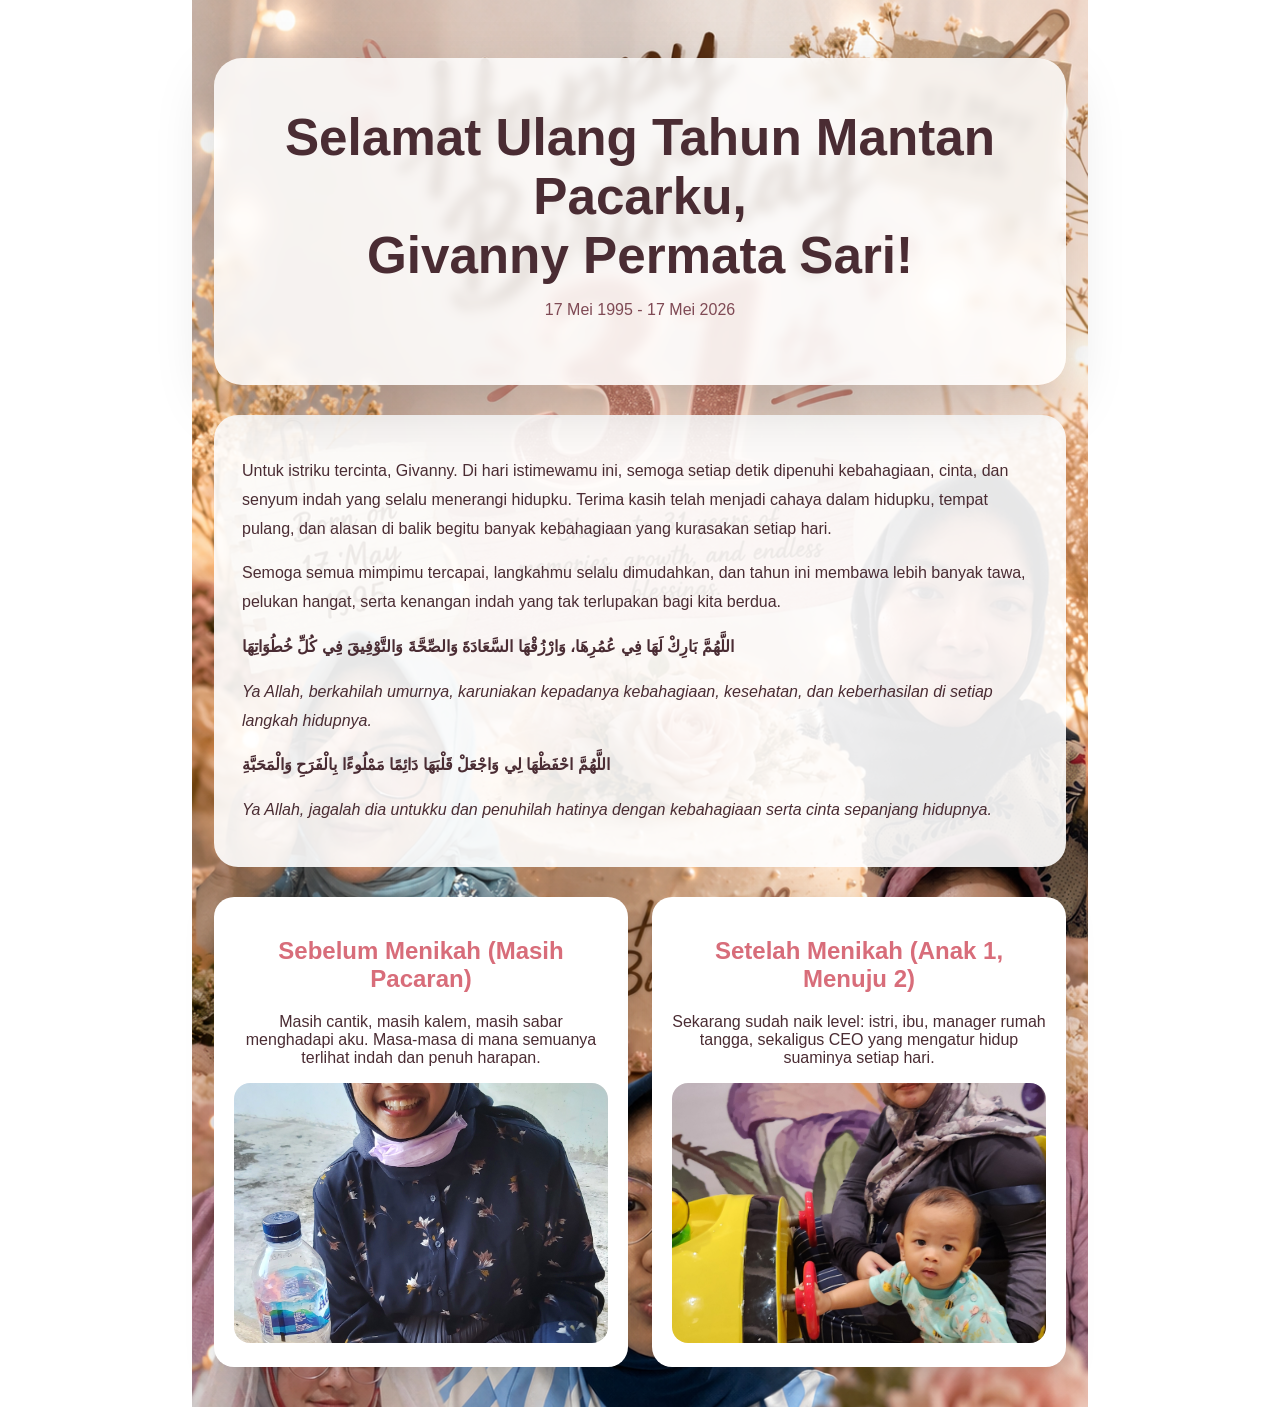
==== commit 86b2727a: "Update index.html" ====
--- a/index.html
+++ b/index.html
@@ -20,7 +20,7 @@
 
 <!-- PHOTO MODAL -->
 <div class="photo-modal" id="photoModal">
-<img id="modalImage" src="" alt="Photo Popup">
+<img id="modalImage" src="" alt="">
 </div>
 
 <div class="page">
--- a/styles.css
+++ b/styles.css
@@ -5,312 +5,154 @@
   --secondary: #f1c6c8;
   --text: #4a2c33;
   --accent: #f3aab1;
-  --spark1: #ffea75;
-  --spark2: #ff7f7f;
-  --spark3: #89d6ff;
-  --spark4: #ffd66b;
 }
 
-* {
-  box-sizing: border-box;
+*{
+  box-sizing:border-box;
 }
 
-body {
-  margin: 0;
-  font-family: 'Segoe UI', Tahoma, Geneva, Verdana, sans-serif;
-  background-color: #fff8f2;
-  background-image: url('background_ultah.jpg');
-  background-position: center;
-  background-repeat: no-repeat;
-  background-size: contain;
-  background-attachment: scroll;
-  color: var(--text);
-  overflow-x: hidden;
-  min-height: 100vh;
-  position: relative;
+body{
+  margin:0;
+  font-family:'Segoe UI',Tahoma,Geneva,Verdana,sans-serif;
+  color:var(--text);
+
+background-image:url("background_ultah.jpg");
+background-size:70% auto;
+background-position:top center;
+background-repeat:no-repeat;
+background-attachment:scroll;
+
+min-height:100vh;
+overflow-x:hidden;
 }
 
-.fireworks {
-  position: fixed;
-  inset: 0;
-  pointer-events: none;
-  overflow: hidden;
-  z-index: 0;
+.page{
+  position:relative;
+  z-index:2;
+  max-width:900px;
+  margin:auto;
+  padding:40px 24px;
 }
 
-.firework {
-  position: absolute;
-  width: 14px;
-  height: 14px;
-  border-radius: 50%;
-  opacity: 0;
-  box-shadow: 0 0 22px rgba(255,255,255,0.9);
-  filter: blur(0.1rem);
-  animation: firework-burst 2.5s ease-in-out infinite;
+/* HERO */
+
+.hero{
+  text-align:center;
+  padding:50px 30px;
+
+  background:rgba(255,255,255,0.85);
+  backdrop-filter:blur(6px);
+
+  border-radius:28px;
+  box-shadow:0 20px 60px rgba(0,0,0,0.15);
 }
 
-.firework-1 {
-  top: 15%;
-  left: 18%;
-  background: radial-gradient(circle,#ffeb9c 0%,transparent 70%);
-  animation-delay: 0s;
+.hero h1{
+  margin:0;
+  font-size:clamp(2.4rem,4vw,3.8rem);
 }
 
-.firework-2 {
-  top: 28%;
-  left: 80%;
-  background: radial-gradient(circle,#ff9ec4 0%,transparent 70%);
-  animation-delay: .5s;
-}
-
-.firework-3 {
-  top: 52%;
-  left: 40%;
-  background: radial-gradient(circle,#8edcff 0%,transparent 70%);
-  animation-delay: 1.1s;
-}
-
-.firework-4 {
-  top: 68%;
-  left: 72%;
-  background: radial-gradient(circle,#ffda8c 0%,transparent 70%);
-  animation-delay: 1.7s;
-}
-
-.confetti {
-  position: fixed;
-  inset: 0;
-  pointer-events: none;
-  overflow: hidden;
-  z-index: 0;
-}
-
-.confetti-piece {
-  position: absolute;
-  width: 10px;
-  height: 10px;
-  opacity: .95;
-  border-radius: 3px;
-  box-shadow: 0 0 14px rgba(255,255,255,.75);
-  animation: confetti-fall linear forwards;
-}
-
-@keyframes confetti-fall {
-  0% {
-    transform: translateY(-20px) rotate(0deg);
-    opacity: 1;
-  }
-  100% {
-    transform: translateY(120vh) rotate(720deg);
-    opacity: 0;
-  }
-}
-
-@keyframes firework-burst {
-  0% {
-    transform: translateY(0) scale(.2);
-    opacity: 0;
-  }
-  20% { opacity:1 }
-  45% {
-    transform: translateY(-20px) scale(1.4);
-    opacity:1;
-  }
-  80% {
-    transform: translateY(-36px) scale(.85);
-    opacity:.4;
-  }
-  100% {
-    transform: translateY(-55px) scale(.2);
-    opacity:0;
-  }
-}
-
-.cursor-spark {
-  position:absolute;
-  width:10px;
-  height:10px;
-  border-radius:50%;
-  pointer-events:none;
-  transform:translate(-50%,-50%) scale(1);
-  box-shadow:0 0 16px rgba(255,255,255,.95);
-  animation:spark-fade .7s ease-out forwards;
-  z-index:5;
-}
-
-@keyframes spark-fade {
-  0% {
-    opacity:1;
-    transform:translate(-50%,-50%) scale(1);
-  }
-  100% {
-    opacity:0;
-    transform:translate(-50%,-50%) scale(2.2);
-  }
-}
-
-.page {
-  position:relative;
-  z-index:1;
-  max-width:900px;
-  margin:0 auto;
-  padding:32px 24px;
-}
-
-.hero {
-  text-align:center;
-  padding:46px 28px;
-  background:radial-gradient(circle at top,#fff3f0 0%,#ffe5ea 35%,#ffd7dd 100%);
-  border-radius:32px;
-  box-shadow:0 22px 60px rgba(182,93,103,.18);
-  border:1px solid rgba(255,255,255,.7);
-  position:relative;
-  overflow:hidden;
-}
-
-.hero h1 {
-  margin:0;
-  font-size:clamp(2.4rem,4vw,4rem);
-  letter-spacing:.03em;
-  animation:glow-title 3.5s ease-in-out infinite;
-}
-
-@keyframes glow-title {
-  0%,100% {
-    transform:scale(1);
-  }
-  50% {
-    transform:scale(1.03);
-  }
-}
-
-.hero p {
-  margin:16px auto 0;
-  font-size:1.1rem;
+.hero p{
+  margin-top:16px;
   color:#7f4a55;
 }
 
-.message {
-  margin:32px 0;
+/* MESSAGE */
+
+.message{
+  margin:30px 0;
   padding:26px 28px;
-  border-radius:28px;
-  background:rgba(255,255,255,.88);
-  border:1px solid rgba(210,109,122,.22);
+  background:rgba(255,255,255,0.9);
+  border-radius:24px;
 }
 
-.message p {
-  margin:0 0 16px;
+.message p{
   line-height:1.8;
-  font-size:1.03rem;
 }
 
-.photo-section {
+/* PHOTO GRID */
+
+.photo-section{
   display:grid;
   grid-template-columns:repeat(auto-fit,minmax(260px,1fr));
   gap:24px;
 }
 
-.photo-card {
-  background:var(--card);
-  border-radius:24px;
+.photo-card{
+  background:white;
+  border-radius:20px;
   padding:20px;
-  box-shadow:0 14px 32px rgba(176,110,111,.12);
   text-align:center;
-  position:relative;
-  transition:transform .25s ease, box-shadow .25s ease;
+  box-shadow:0 10px 30px rgba(0,0,0,0.15);
+  transition:.3s;
 }
 
-.photo-card:hover {
+.photo-card:hover{
   transform:translateY(-6px);
-  box-shadow:0 24px 48px rgba(176,110,111,.18);
 }
 
-.photo-card h2 {
-  margin-top:0;
+.photo-card h2{
   color:var(--primary);
 }
 
-.photo-card p {
-  margin:0 0 18px;
-  font-size:.96rem;
-  color:#6c4148;
+.highlight-photo{
+  width:100%;
+  max-height:260px;
+  object-fit:cover;
+  border-radius:16px;
+  cursor:pointer;
+  transition:.35s;
 }
 
-.highlight-photo {
-  width:100%;
-  max-height:320px;
-  object-fit:cover;
-  border-radius:18px;
-  border:2px solid rgba(216,109,122,.18);
-  cursor:pointer;
-  transition:transform .35s ease, filter .35s ease, box-shadow .35s ease;
+/* HOVER POPUP */
+
+.photo-card::after{
+  content:"";
+  position:fixed;
+  inset:0;
+  background:rgba(0,0,0,0.85);
+  opacity:0;
+  pointer-events:none;
+  transition:.25s;
+  z-index:900;
 }
 
-.highlight-photo:hover {
-  transform:scale(1.06);
-  filter:brightness(1.15);
-  box-shadow:0 0 30px rgba(216,109,122,.6);
+.photo-card:hover::after{
+  opacity:1;
 }
 
-.photo-modal {
+.photo-card:hover .highlight-photo{
   position:fixed;
-  top:0;
-  left:0;
-  width:100%;
-  height:100%;
-  background:rgba(0,0,0,.85);
-  display:flex;
-  align-items:center;
-  justify-content:center;
-  z-index:999;
-  opacity:0;
-  visibility:hidden;
-  transition:opacity .3s ease, visibility .3s ease;
+  top:50%;
+  left:50%;
+  transform:translate(-50%,-50%);
+  width:auto;
+  max-width:75vw;
+  max-height:80vh;
+  object-fit:contain;
+  border-radius:14px;
+  box-shadow:0 0 60px rgba(0,0,0,0.6);
+  z-index:1000;
 }
 
-.photo-modal.active {
-  opacity:1;
-  visibility:visible;
-}
+/* NOTE */
 
-.photo-modal img {
-  max-width:90vw;
-  max-height:90vh;
-  object-fit:contain;
-  border-radius:10px;
-  box-shadow:0 0 50px rgba(216,109,122,.8);
-  animation:modal-zoom-in .3s ease;
-}
-
-@keyframes modal-zoom-in {
-  from {
-    transform:scale(.8);
-    opacity:0;
-  }
-  to {
-    transform:scale(1);
-    opacity:1;
-  }
-}
-
-.note {
-  margin-top:28px;
+.note{
   text-align:center;
-  font-size:.95rem;
+  margin-top:30px;
   color:#5d3d42;
 }
 
-@media (max-width:640px) {
-  .page {
-    padding:20px 16px;
+/* MOBILE */
+
+@media (max-width:640px){
+
+  .page{
+    padding:24px 16px;
   }
 
-  .hero {
-    padding:32px 18px;
+  .hero{
+    padding:34px 20px;
   }
 
-  .photo-modal img {
-    max-width:95vw;
-    max-height:95vh;
-  }
 }
